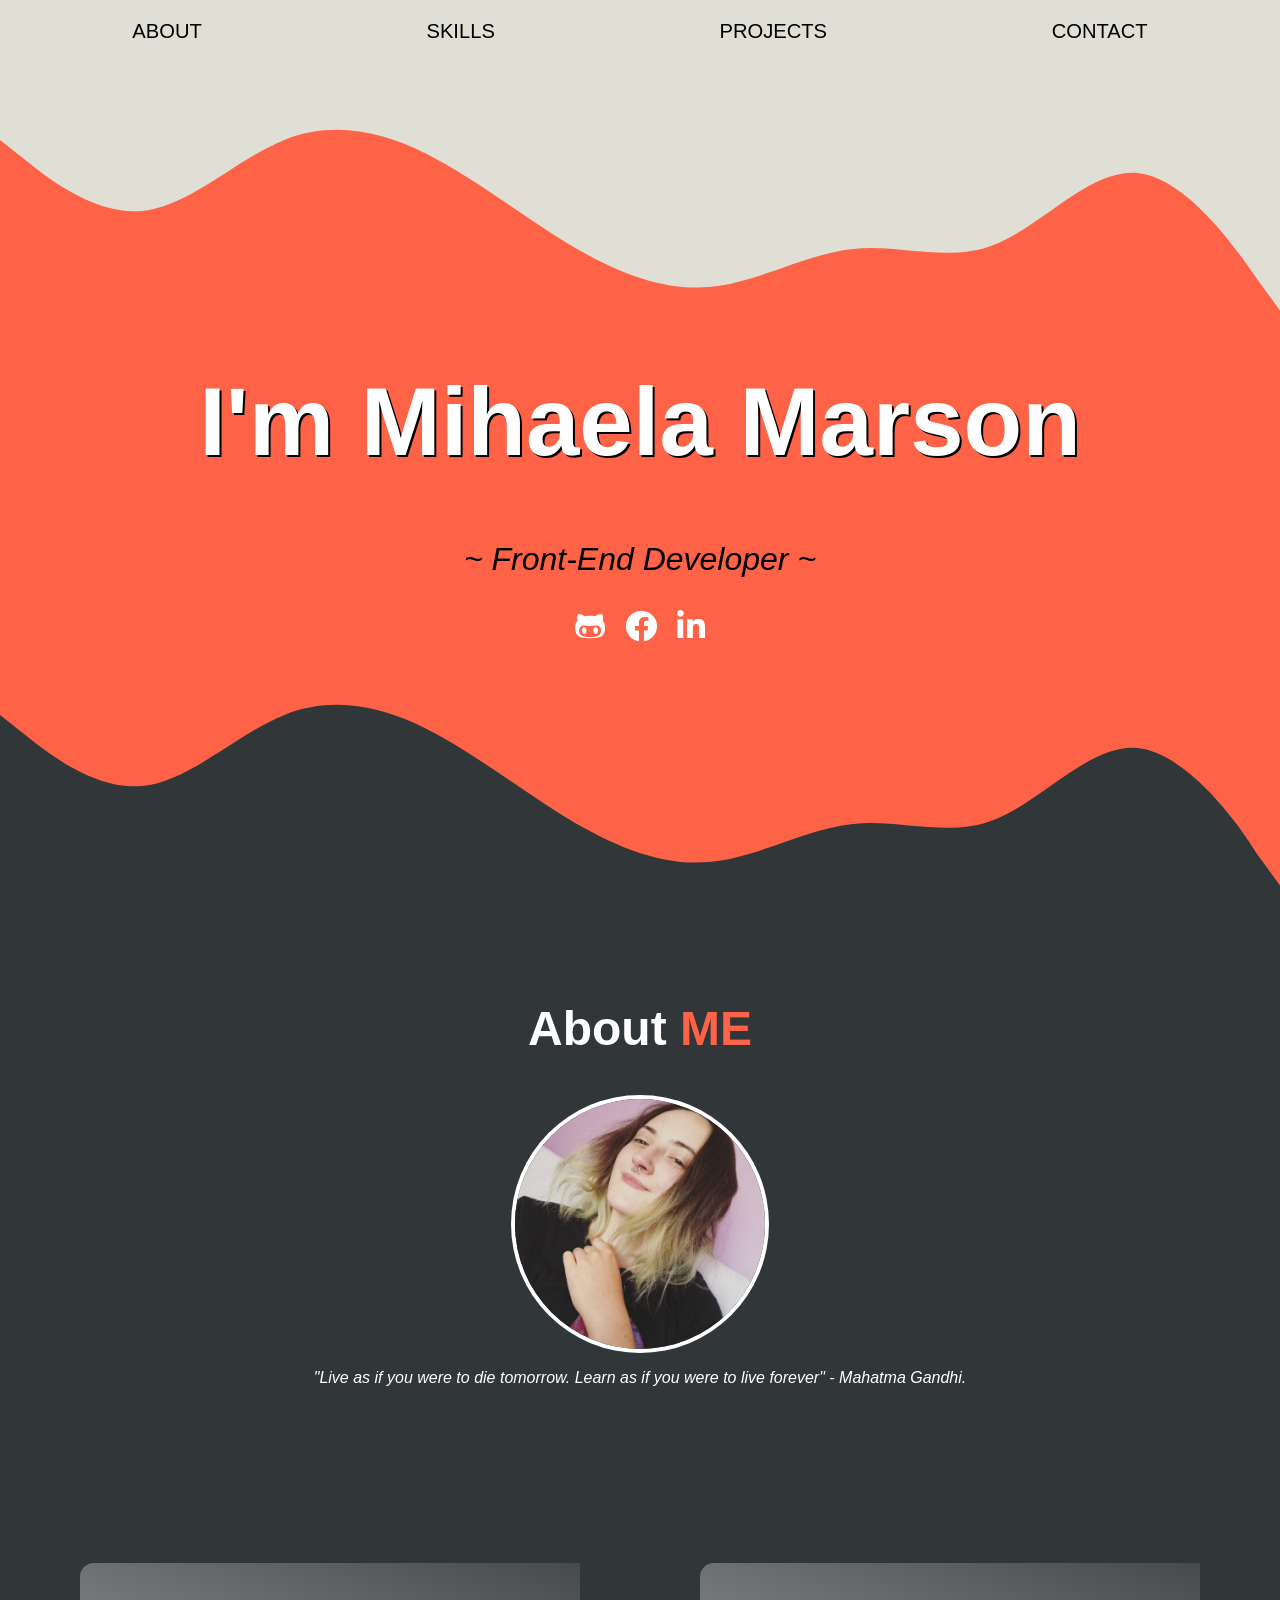
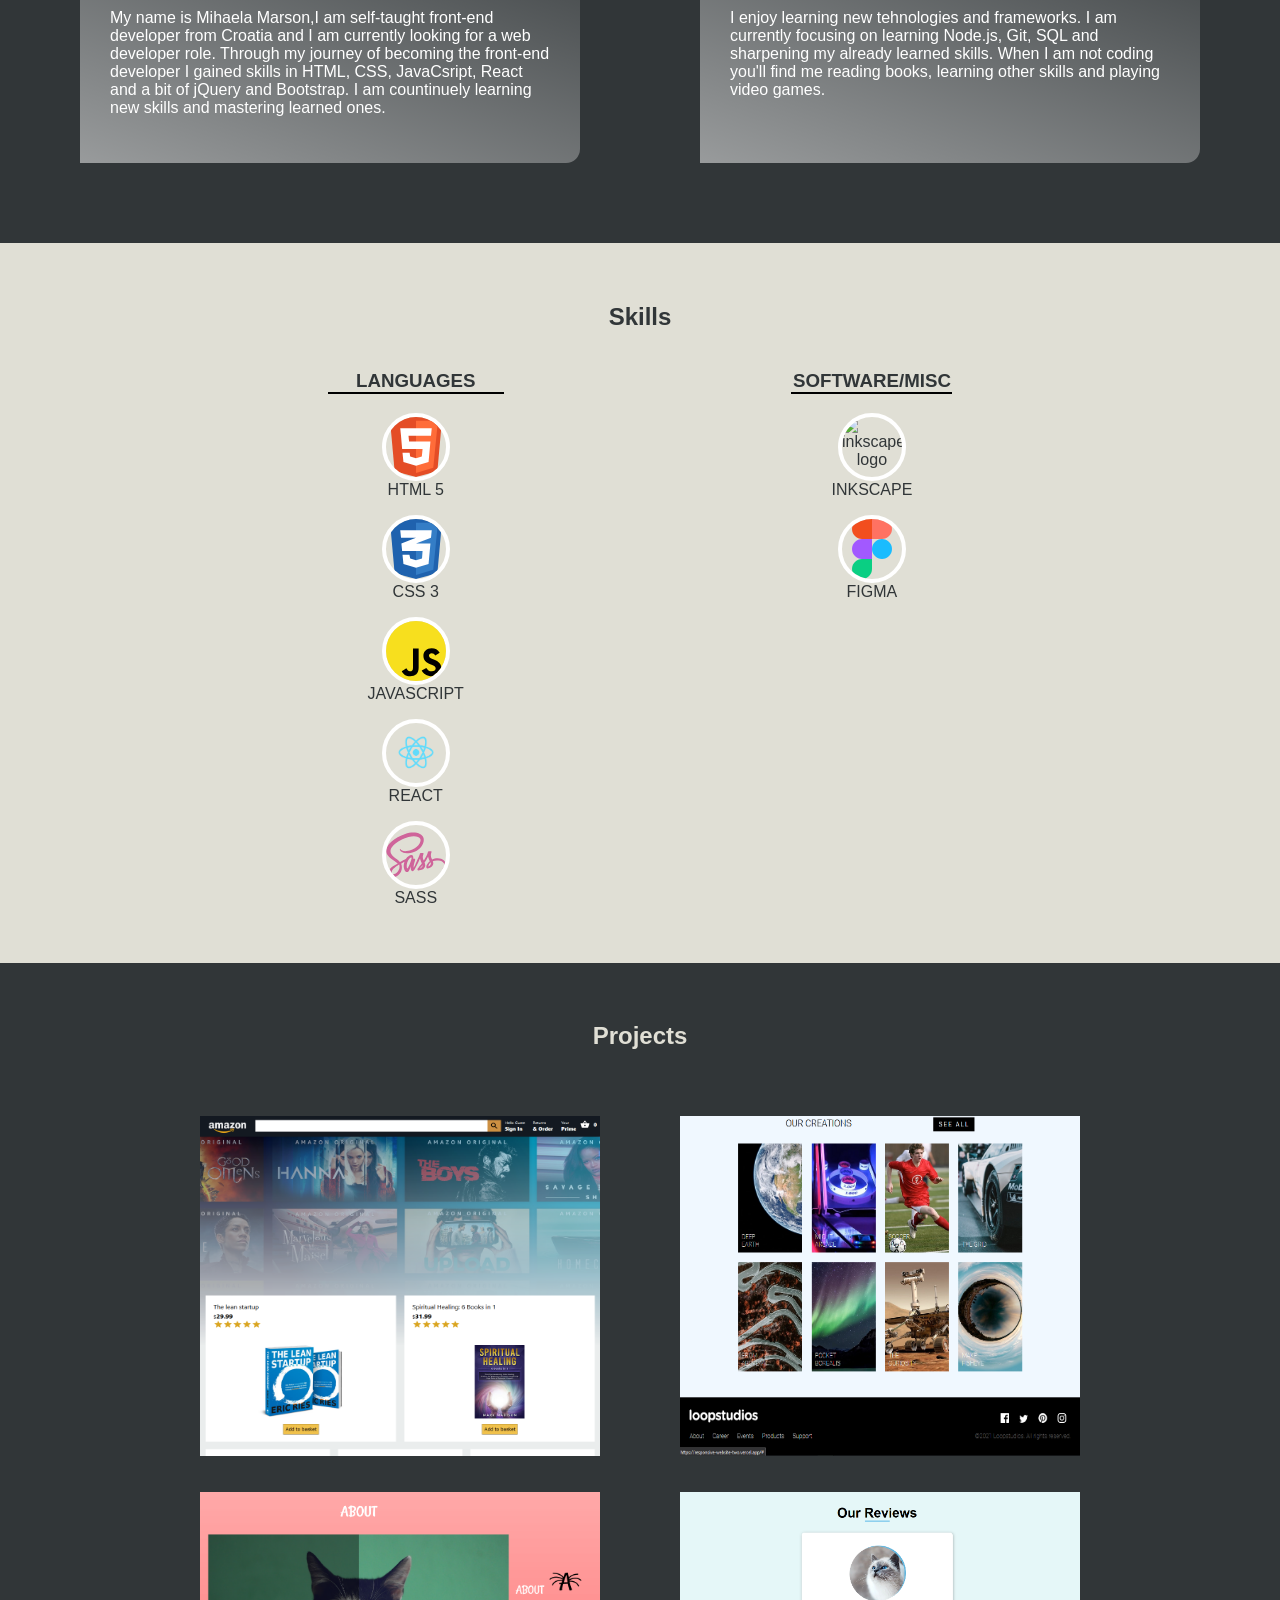
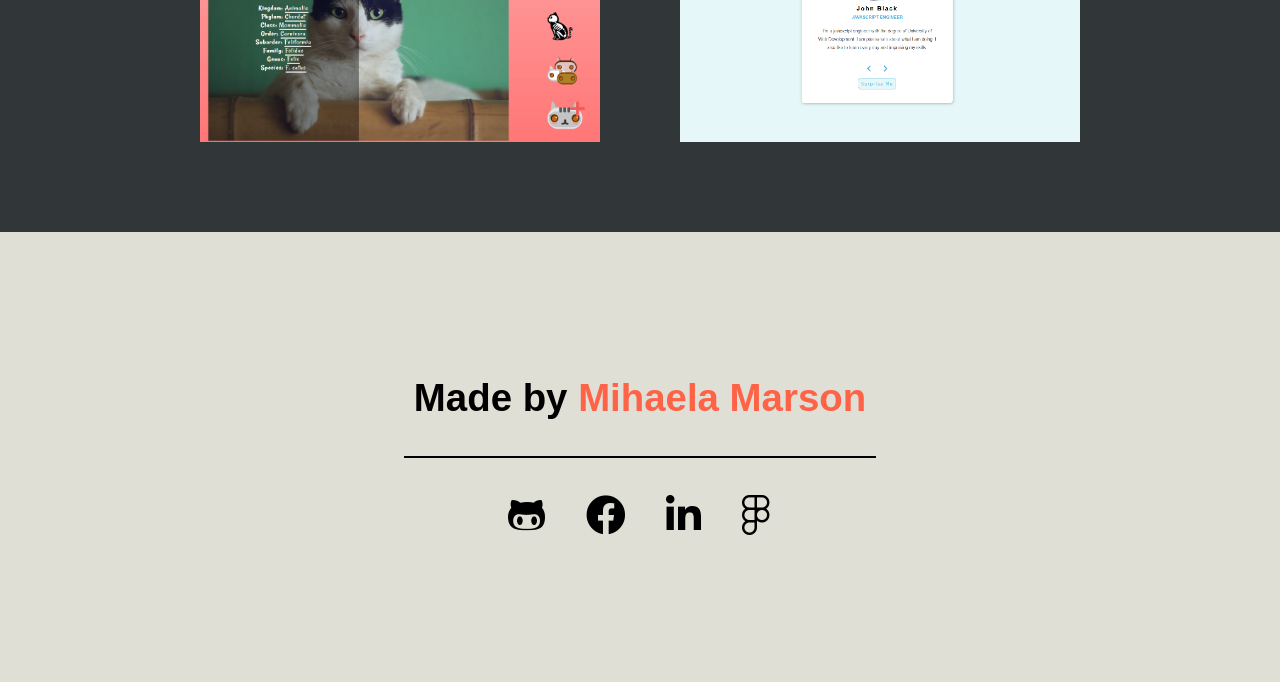
==== portfolio/index.html @ e766c157 "Add files via upload" ====
<!DOCTYPE html>
<html lang="en">
<head>
    <meta charset="UTF-8">
    <meta name="viewport" content="width=device-width, initial-scale=1.0">
    <title>Document</title>
    <link rel="stylesheet" href="https://cdnjs.cloudflare.com/ajax/libs/font-awesome/5.15.3/css/all.min.css" integrity="sha512-iBBXm8fW90+nuLcSKlbmrPcLa0OT92xO1BIsZ+ywDWZCvqsWgccV3gFoRBv0z+8dLJgyAHIhR35VZc2oM/gI1w==" crossorigin="anonymous" />
    <link rel="stylesheet" href="./style.css">
</head>
<body>
    <!-- navigation bar -->
    <nav>
        <ul class="nav-mobile">
            <li class="nav-list">
                <div></div>
                <div></div>
                <div></div>
            </li>
        </ul>
        <ul class="navbar">
            <li><a href="#about">About</a></li>
            <li><a href="#skills">Skills</a></li>
            <li><a href="#work">Projects</a></li>
            <li><a href="#footer">Contact</a></li>
        </ul>
        
    </nav>

    <!-- curved -->
    <div class="curved upper">
        <svg xmlns="http://www.w3.org/2000/svg" viewBox="0 0 1440 319"><path fill="tomato" 
            fill-opacity="1" d="M0,64L26.7,85.3C53.3,107,107,149,160,144C213.3,139,267,85,320,
            64C373.3,43,427,53,480,80C533.3,107,587,149,640,181.3C693.3,213,747,235,800,229.3C853.3,
            224,907,192,960,186.7C1013.3,181,1067,203,1120,181.3C1173.3,160,1227,96,1280,101.3C1333.3,
            107,1387,181,1413,218.7L1440,256L1440,320L1413.3,320C1386.7,320,1333,320,1280,320C1226.7,
            320,1173,320,1120,320C1066.7,320,1013,320,960,320C906.7,320,853,320,800,320C746.7,320,693,
            320,640,320C586.7,320,533,320,480,320C426.7,320,373,320,320,320C266.7,320,213,320,160,320C106.7,
            320,53,320,27,320L0,320Z"></path></svg>
    </div>
    <div class="curved">
        <h1>I'm Mihaela Marson</h1>
        <p>~ Front-end developer ~</p>
        <ul class="link-contact">
            <li><a href="https://github.com/MicheleMarson"><i class="fab fa-github-alt"></i></a></li>
            <li><a href="https://www.facebook.com/profile.php?id=100013776813240"><i class="fab fa-facebook"></i></a></li>
            <li><a href="https://www.linkedin.com/in/mihaela-marson-3856721a4/"><i class="fab fa-linkedin-in"></i></a></li>
        </ul>
        <svg xmlns="http://www.w3.org/2000/svg" viewBox="0 0 1440 318"><path fill="#313638" 
            fill-opacity="1" d="M0,64L26.7,85.3C53.3,107,107,149,160,144C213.3,139,267,85,320,
            64C373.3,43,427,53,480,80C533.3,107,587,149,640,181.3C693.3,213,747,235,800,229.3C853.3,
            224,907,192,960,186.7C1013.3,181,1067,203,1120,181.3C1173.3,160,1227,96,1280,101.3C1333.3,
            107,1390,181,1413,218.7L1440,256L1440,320L1413.3,320C1386.7,320,1333,320,1280,320C1226.7,
            320,1173,320,1120,320C1066.7,320,1013,320,960,320C906.7,320,853,320,800,320C746.7,320,693,
            320,640,320C586.7,320,533,320,480,320C426.7,320,373,320,320,320C266.7,320,213,320,160,320C106.7,
            320,53,320,27,320L0,320Z"></path></svg>
    </div>

    <!-- about me section -->
    <section class="about" id="about">
        <div class="all-about">
        <h1>About <strong style="color: tomato;"> ME</strong></h1>
        <img height="250" src="img/me.jpg" alt="image-portfolio">
        <p>"Live as if you were to die tomorrow. Learn as if you were to live forever" - Mahatma Gandhi.</p>
        </div>
        <div class="about-float">
        <div class="about-cont">
            <p>My name is Mihaela Marson,I am self-taught front-end developer from 
            Croatia and I am currently looking for a web developer role.
            Through my journey of becoming the front-end developer 
            I gained skills in HTML, CSS, JavaCsript, React and a bit of jQuery and Bootstrap.
            I am countinuely learning new skills and mastering learned ones.
            </p>
        </div>
        <div class="about-cont">
            <p>I enjoy learning new tehnologies and frameworks. 
            I am currently focusing on learning Node.js, Git, SQL and 
            sharpening my already learned skills. When I am 
            not coding you'll find me reading books, learning other skills and 
            playing video games.</p>
        </div>
        </div>
    </section>

    <!-- skills section -->
    <section class="skills" id="skills">
        <h1>Skills</h1>
        <div class="container-skills">
        <div class="all-skills">
            <h3 class="skill-line">LANGUAGES</h3>
            <figure>
            <img src="img/html-5.svg" alt="HTML5 logo">
            <figcaption>HTML 5</figcaption>
            </figure>
            <figure>
            <img src="img/css3.svg" alt="CSS3 logo">
            <figcaption>CSS 3</figcaption>
            </figure>
            <figure>
            <img src="img/js.svg" alt="JS logo">
            <figcaption>JAVASCRIPT</figcaption>
            </figure>
            <figure>
            <img src="img/react.png" alt="react logo">
            <figcaption>REACT</figcaption>
            </figure>
            <figure>
            <img src="img/sass.svg" alt="sass logo">
            <figcaption>SASS</figcaption>
            </figure>
        </div>
        <div class="all-skills">
            <h3 class="skill-line">SOFTWARE/MISC</h3>
            <figure>
                <img src="img/inkscape.logo.svg" alt="inkscape logo">
                <figcaption>INKSCAPE</figcaption>
            </figure>
            <figure>
                <img width="60"  src="./img/figma-1.svg" alt="figmalogo">
                <figcaption>FIGMA</figcaption>
            </figure>
        </div>
        </div>
    </section>

    <!-- my websites -->
    <section class="projects">
        <h1>Projects</h1>
        <div class="work" id="work">
            <div class="work-container">
                <div class="work-img">
                    <figure>
                        <img id="work-img-1" src="./img/amazon.png" alt="amazon-clone">
                        <div class="work-link">
                            <a href="#"><i class="fab fa-github-alt"></i></a>
                            <a href="https://clone-21945.firebaseapp.com/#/"><p>REVIEW</p></a>
                        </div>
                    </figure>
                </div>
                <div class="work-img">
                    <figure>
                        <img id="work-img-1" src="./img/site.png" alt="">
                        <div class="work-link">
                            <a href="https://github.com/MicheleMarson/responsive-website"><i class="fab fa-github-alt"></i></a>
                            <a href="https://responsive-website-two.vercel.app/"><p>REVIEW</p></a>
                        </div>
                    </figure>
                </div>
                <div class="work-img">
                    <figure>
                        <img id="work-img-2" src="./img/cat.png" alt="">
                        <div class="work-link">
                            <a href="https://github.com/MicheleMarson/cat-website/tree/main/cat%20website"><i class="fab fa-github-alt"></i></a>
                            <a href="https://cat-website.vercel.app/"><p>REVIEW</p></a>
                        </div>
                    </figure>
                </div>
                <div class="work-img">
                    <figure>
                        <img id="work-img-2" src="./img/rewiev.png" alt="review">
                        <div class="work-link">
                            <a href="https://github.com/MicheleMarson/Review-excercise"><i class="fab fa-github-alt"></i></a>
                            <a href="https://review-excercise.vercel.app/"><p>REVIEW</p></a>
                        </div>
                    </figure>
                </div>
            </div>
        </div>
    </section>

    <footer id="footer">
        <div class="box">
            <div class="name">
                <h1>Made by <span>Mihaela Marson</span></h1>
            </div>
            <ul>
                <li><a href="https://github.com/MicheleMarson"><i class="fab fa-github-alt"></i></a></li>
                <li><a href="https://www.facebook.com/profile.php?id=100013776813240"><i class="fab fa-facebook"></i></a></li>
                <li><a href="https://www.linkedin.com/in/mihaela-marson-3856721a4/"><i class="fab fa-linkedin-in"></i></a></li>
                <li><a href="https://www.figma.com/@mihaelamarson"><i class="fab fa-figma"></i></a></li>
            </ul>
        </div>
    </footer>

<script src="./j.js"></script>
</body>
</html>
---- portfolio/style.css ----
html {
  scroll-behavior: smooth;
}

body {
  font-family: "Segoe UI", Tahoma, Geneva, Verdana, sans-serif;
  margin: 0;
  background-color: #e0dfd5;
}

.curved {
  background-color: tomato;
  color: white;
  text-align: center;
}

.curved h1 {
  text-shadow: 2px 2px #000;
  font-size: 6rem;
  margin-top: 0;
}

.curved p {
  font-weight: lighter;
  color: black;
  text-transform: capitalize;
  font-style: italic;
  font-size: 2rem;
  margin-top: 0 5rem 0 5rem;
}

.curved svg {
  display: block;
}

.curved.upper {
  background: #e0dfd5;
}

.navbar {
  font-size: 1.26rem;
  display: flex;
  justify-content: space-around;
  list-style: none;
  background-color: #e0dfd5;
  margin-top: 0;
  padding: 20px;
}

.navbar a {
  text-decoration: none;
  color: black;
  text-transform: uppercase;
  font-family: "Segoe UI", Tahoma, Geneva, Verdana, sans-serif;
}

.navbar a:hover {
  border-bottom: 2px solid #f09d51;
}

.all-about {
  text-align: center;
  padding-bottom: 100px;
}
.all-about p {
  font-style: italic;
  font-size: 1rem;
}

.about {
  background-color: #313638;
  color: white;
  padding: 20px;
  font-size: 2rem;
}

.about-float {
  transition: 0.6s ease-in-out;
  opacity: 0;
  display: flex;
  justify-content: space-evenly;
}

.about-cont {
  width: 40%;
  font-size: 1rem;
  border-radius: 14px 0 14px 0;
  padding: 30px;
  margin: 60px;
  color: white;
  background: linear-gradient(
    20deg,
    rgba(255, 255, 255, 0.5),
    rgba(255, 255, 255, 0.1)
  );
}

.about-cont-appear {
  opacity: 1;
}

.skills img,
.about img {
  margin: auto;
  border-radius: 50%;
  display: block;
  border: 4px solid white;
}

.skills img {
  height: 60px;
  width: 60px;
  object-fit: contain;
}

.skill-line {
  border-bottom: 2px solid black;
}

.skills {
  color: #313638;
  text-align: center;
  padding: 40px;
}

.container-skills {
  font-size: 1rem;
  display: flex;
  justify-content: space-evenly;
  text-align: center;
}

/* -------------work ------------------ */

.projects {
  background: #313638;
  text-align: center;
  padding: 40px;
}

.projects > h1 {
  color: #e0dfd5;
}

.work figure {
  position: relative;
}

#work-img-1,
#work-img-2 {
  width: 400px;
  /* margin: 20px 40px; */
}

.work-link {
  transition: 0.1s ease-in-out;
  justify-content: center;
  align-items: center;
  display: flex;
  opacity: 0;
  position: absolute;
  top: 0;
  bottom: 4px;
  right: 0;
  left: 0;
  background: rgba(0, 0, 0, 0.6);
  /* transform: translate(-50%, -50%); */
}

.work-link a {
  padding: 15px;
  text-decoration: none;
}

.work-link p {
  color: white;
  font-size: 1.4rem;
}

.work-link p:hover {
  color: black;
}

.work-img:hover .work-link {
  opacity: 1;
}

.work-link a i {
  font-size: 3rem;
  color: white;
}

.work-link a i:hover {
  color: black;
}

.work-container {
  display: grid;
  grid-template-columns: 50% 50%;
}

#work-img-1 {
  height: 340px;
}

#work-img-2 {
  height: 250px;
  object-fit: cover;
}

.work {
  padding: 30px 40px;
  display: flex;
  justify-content: center;
  align-items: center;
}

/* -------------work ------------------ */

.link-contact i {
  font-size: 2rem;
  transition: 0.2s ease-in-out;
  color: white;
  border: none;
  border-radius: 0;
  padding: 0 10px;
}

.link-contact,
footer ul {
  padding: 0;
  display: flex;
  justify-content: center;
}

.link-contact li {
  list-style: none;
}

.link-contact i:hover {
  color: black;
}

.navigation button {
  position: absolute;
  cursor: pointer;
  font-size: 3rem;
  transform: translate(0, -50%);
  margin: 0 30px;
  color: white;
  background: none;
  border: none;
}

.navigation button:hover {
  color: black;
}

footer {
  height: 50vh;
  display: flex;
  justify-content: center;
  align-items: center;
}

footer ul li {
  padding: 20px;
  list-style: none;
  font-size: 2.5rem;
}

footer ul li a {
  color: black;
  transition: 0.2s ease-in-out;
}

footer ul li a:hover {
  color: tomato;
}

footer .name {
  margin: auto;
  text-align: center;
  padding: 10px;
  font-size: 1.2rem;
  border-bottom: 2px solid black;
}

.name span {
  color: tomato;
}

.nav-mobile {
  display: none;
}

/* -------------------- responsive --------------------- */

@media (max-width: 920px) {
  .work-container {
    display: flex;
    flex-direction: column;
  }
}

@media (max-width: 850px) {
  .about-float {
    flex-direction: column;
    margin: 1.2rem;
    align-items: center;
  }

  .navbar {
    display: none;
  }

  .about-cont {
    margin: 10px;
    width: 100%;
  }

  .work .link {
    width: 100%;
  }

  .navigation button {
    color: #1d1e1f;
  }

  .nav-mobile {
    display: flex;
  }

  .nav-mobile li {
    list-style: none;
  }

  .nav-mobile div {
    height: 6px;
    width: 30px;
    background: #313638;
    margin: 4px;
  }
  /* toggle */
  .navbar.toggle {
    display: flex;
    position: fixed;
    width: 100%;
    height: 50vh;
    flex-direction: column;
  }

  nav {
    position: fixed;
    background: #e0dfd5;
    width: 100%;
    z-index: 10;
  }

  .curved.upper svg {
    display: none;
  }

  .curved {
    padding-top: 3rem;
  }
}
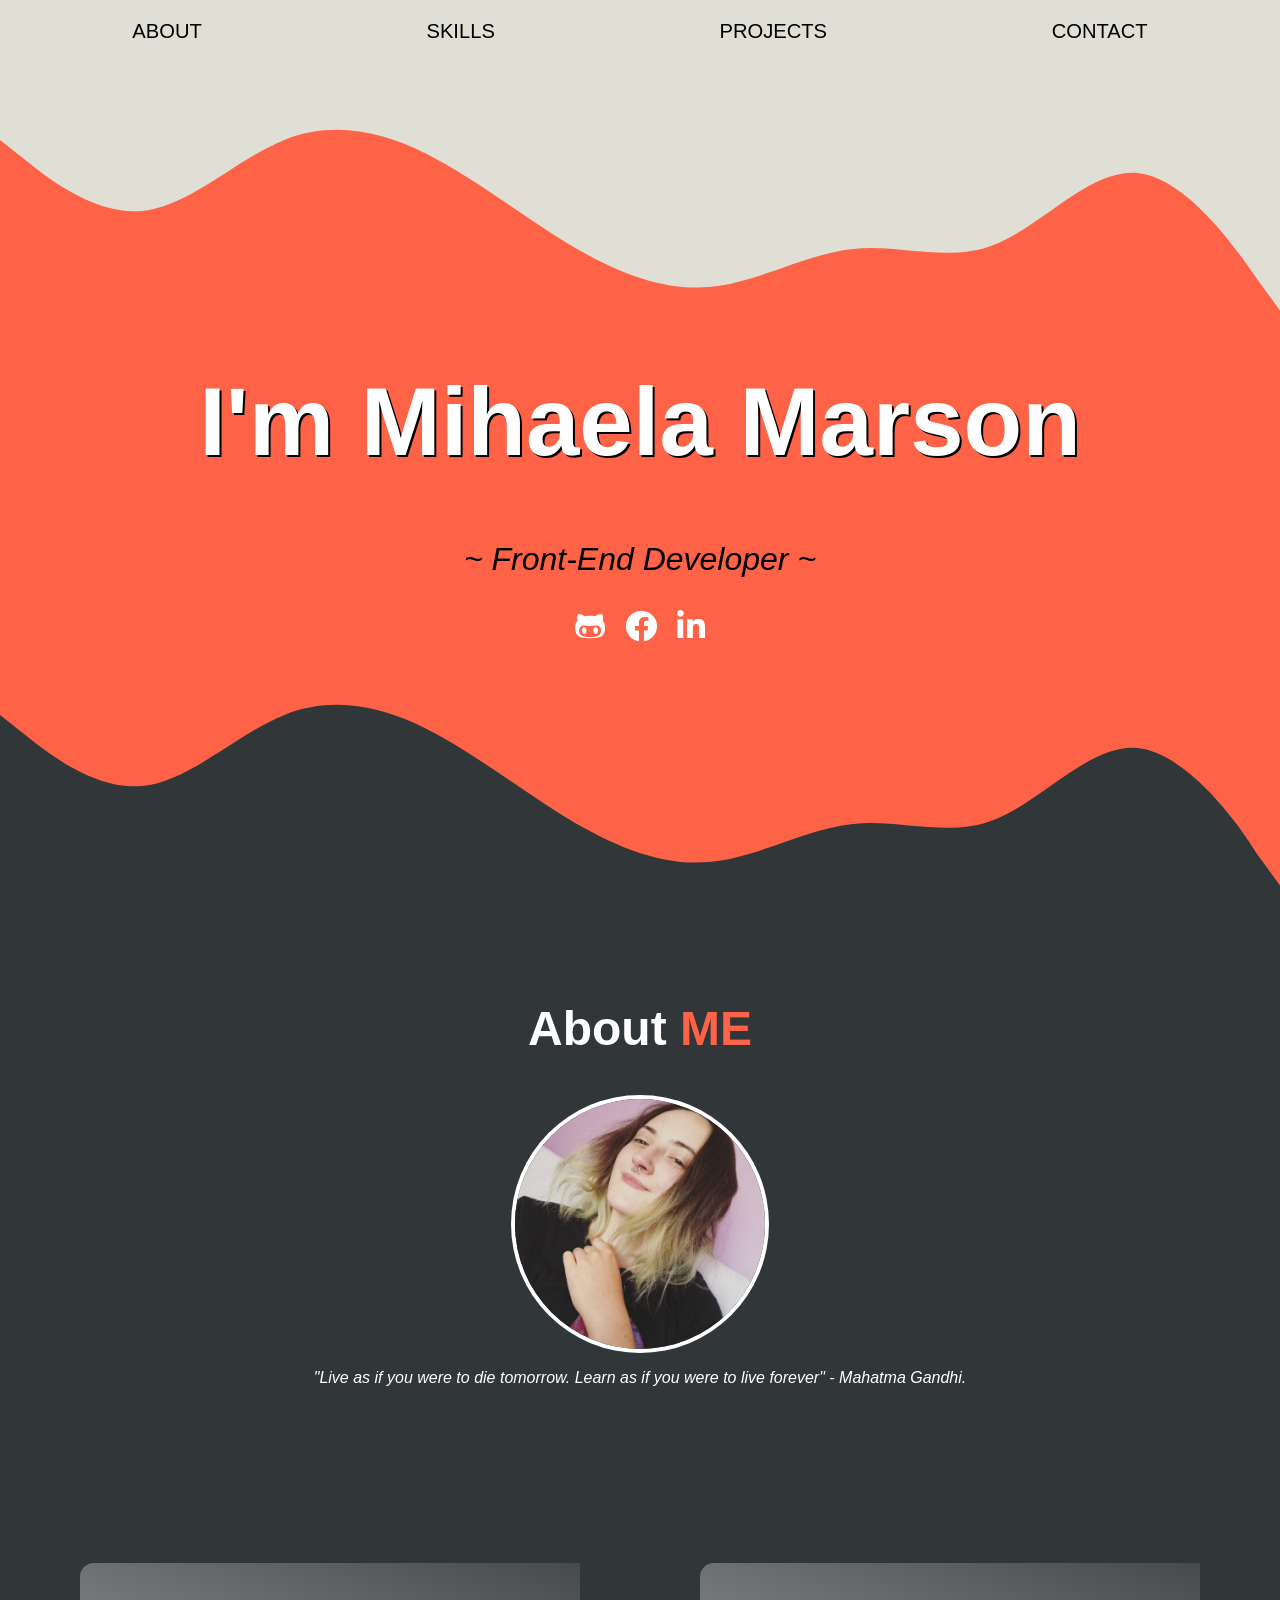
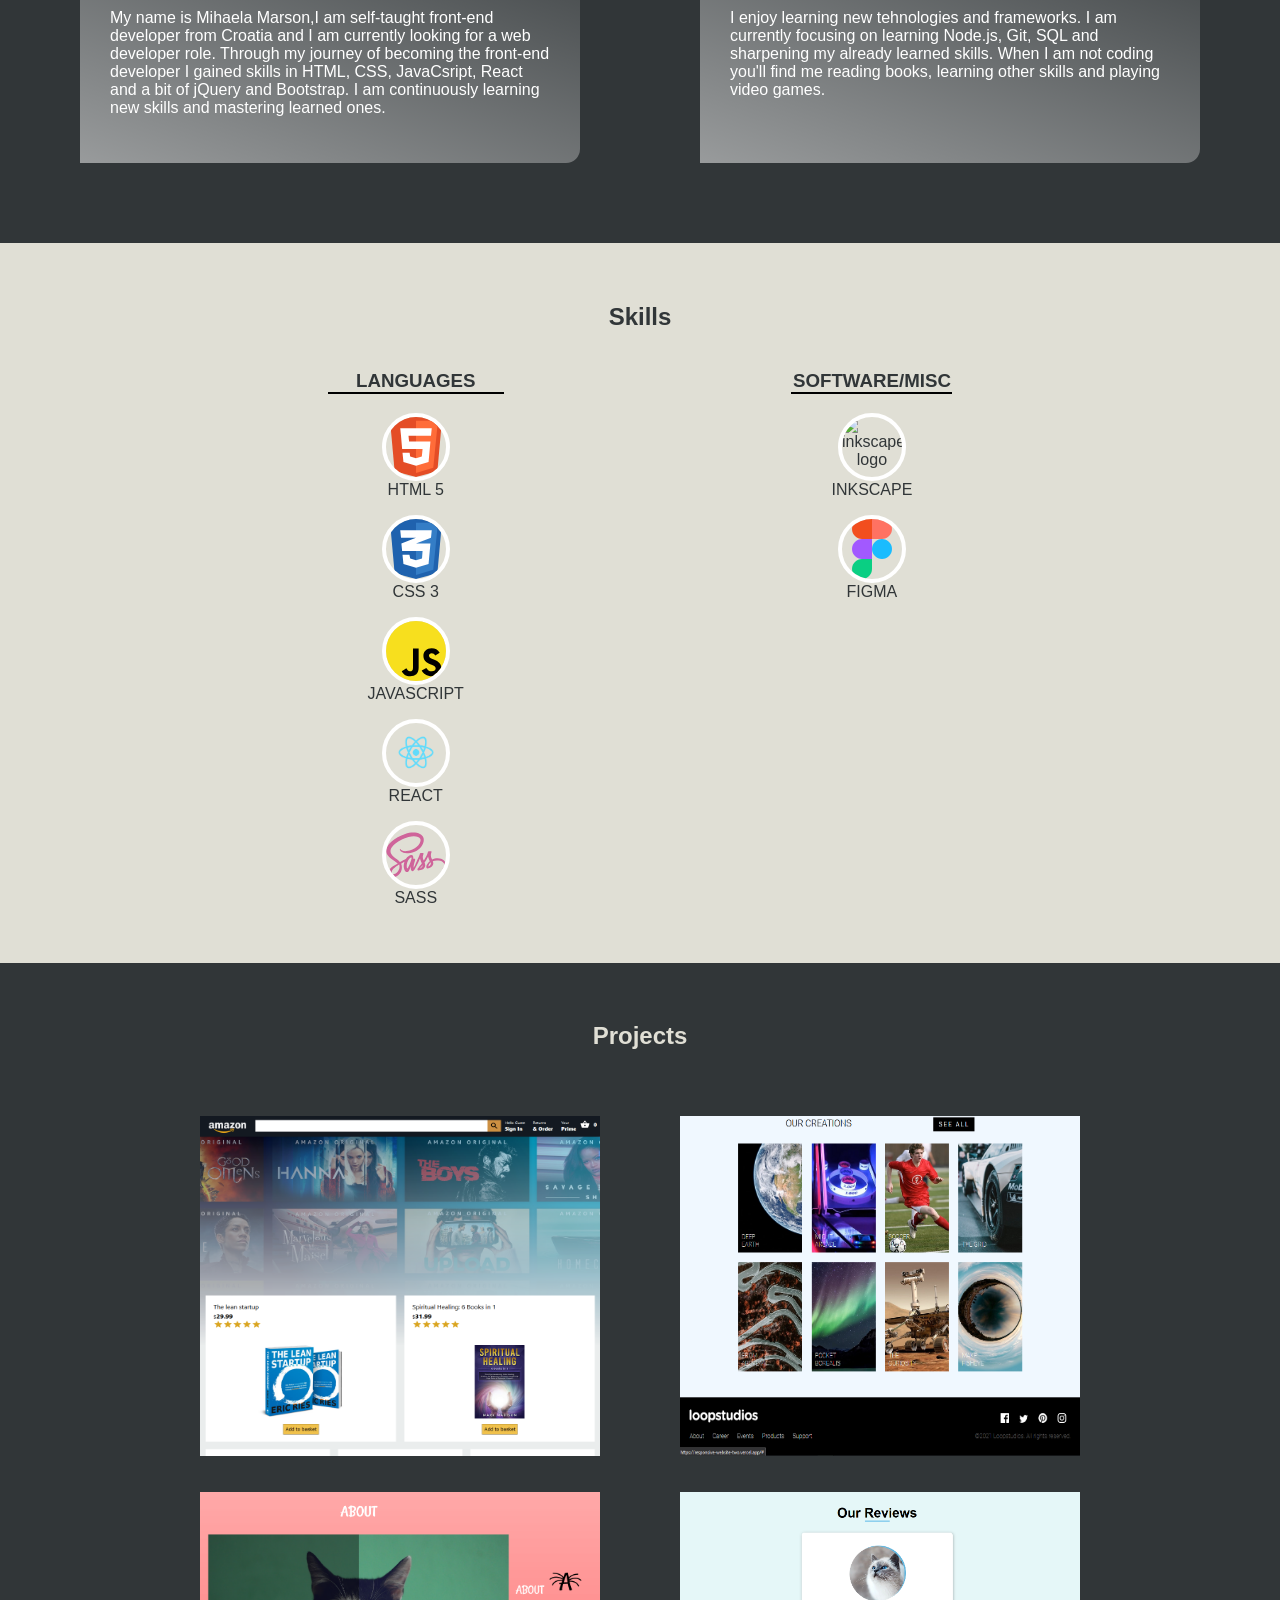
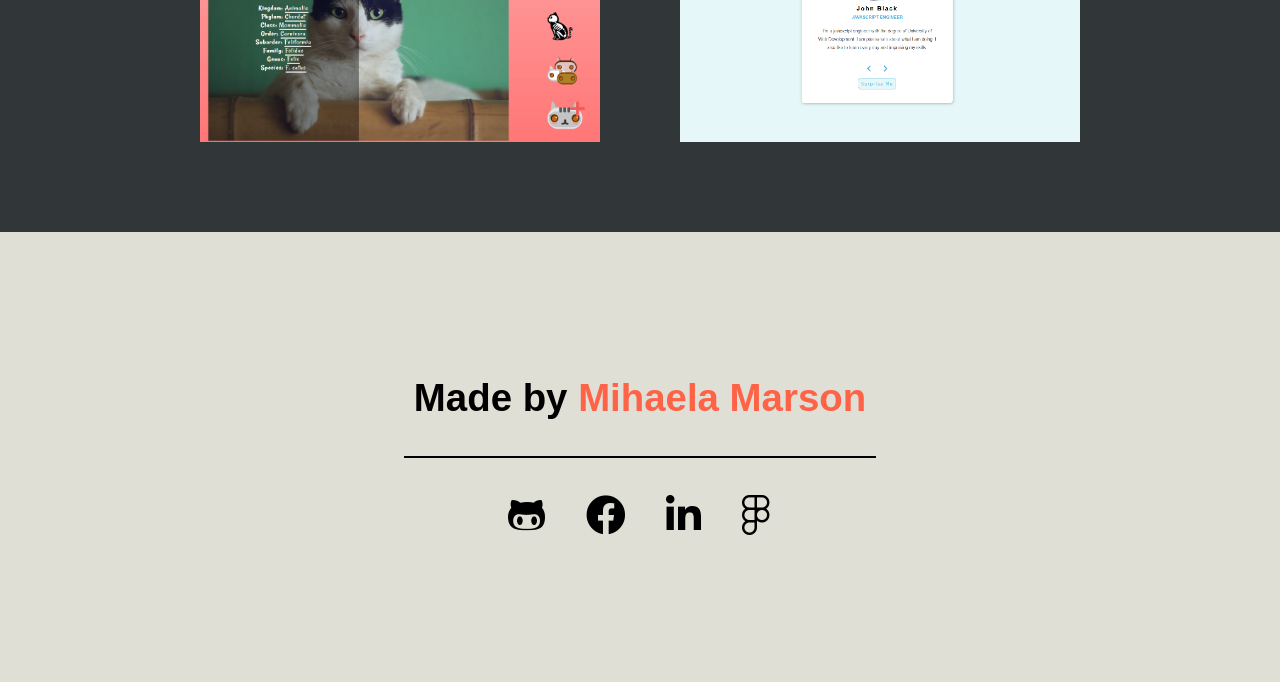
==== commit 9d4efc1b: "Update index.html" ====
--- a/portfolio/index.html
+++ b/portfolio/index.html
@@ -68,7 +68,7 @@
             Croatia and I am currently looking for a web developer role.
             Through my journey of becoming the front-end developer 
             I gained skills in HTML, CSS, JavaCsript, React and a bit of jQuery and Bootstrap.
-            I am countinuely learning new skills and mastering learned ones.
+            I am continuously learning new skills and mastering learned ones.
             </p>
         </div>
         <div class="about-cont">
@@ -131,7 +131,7 @@
                     <figure>
                         <img id="work-img-1" src="./img/amazon.png" alt="amazon-clone">
                         <div class="work-link">
-                            <a href="#"><i class="fab fa-github-alt"></i></a>
+                            <a href="https://github.com/MicheleMarson/amazon-clone"><i class="fab fa-github-alt"></i></a>
                             <a href="https://clone-21945.firebaseapp.com/#/"><p>REVIEW</p></a>
                         </div>
                     </figure>
@@ -183,4 +183,4 @@
 
 <script src="./j.js"></script>
 </body>
-</html>+</html>
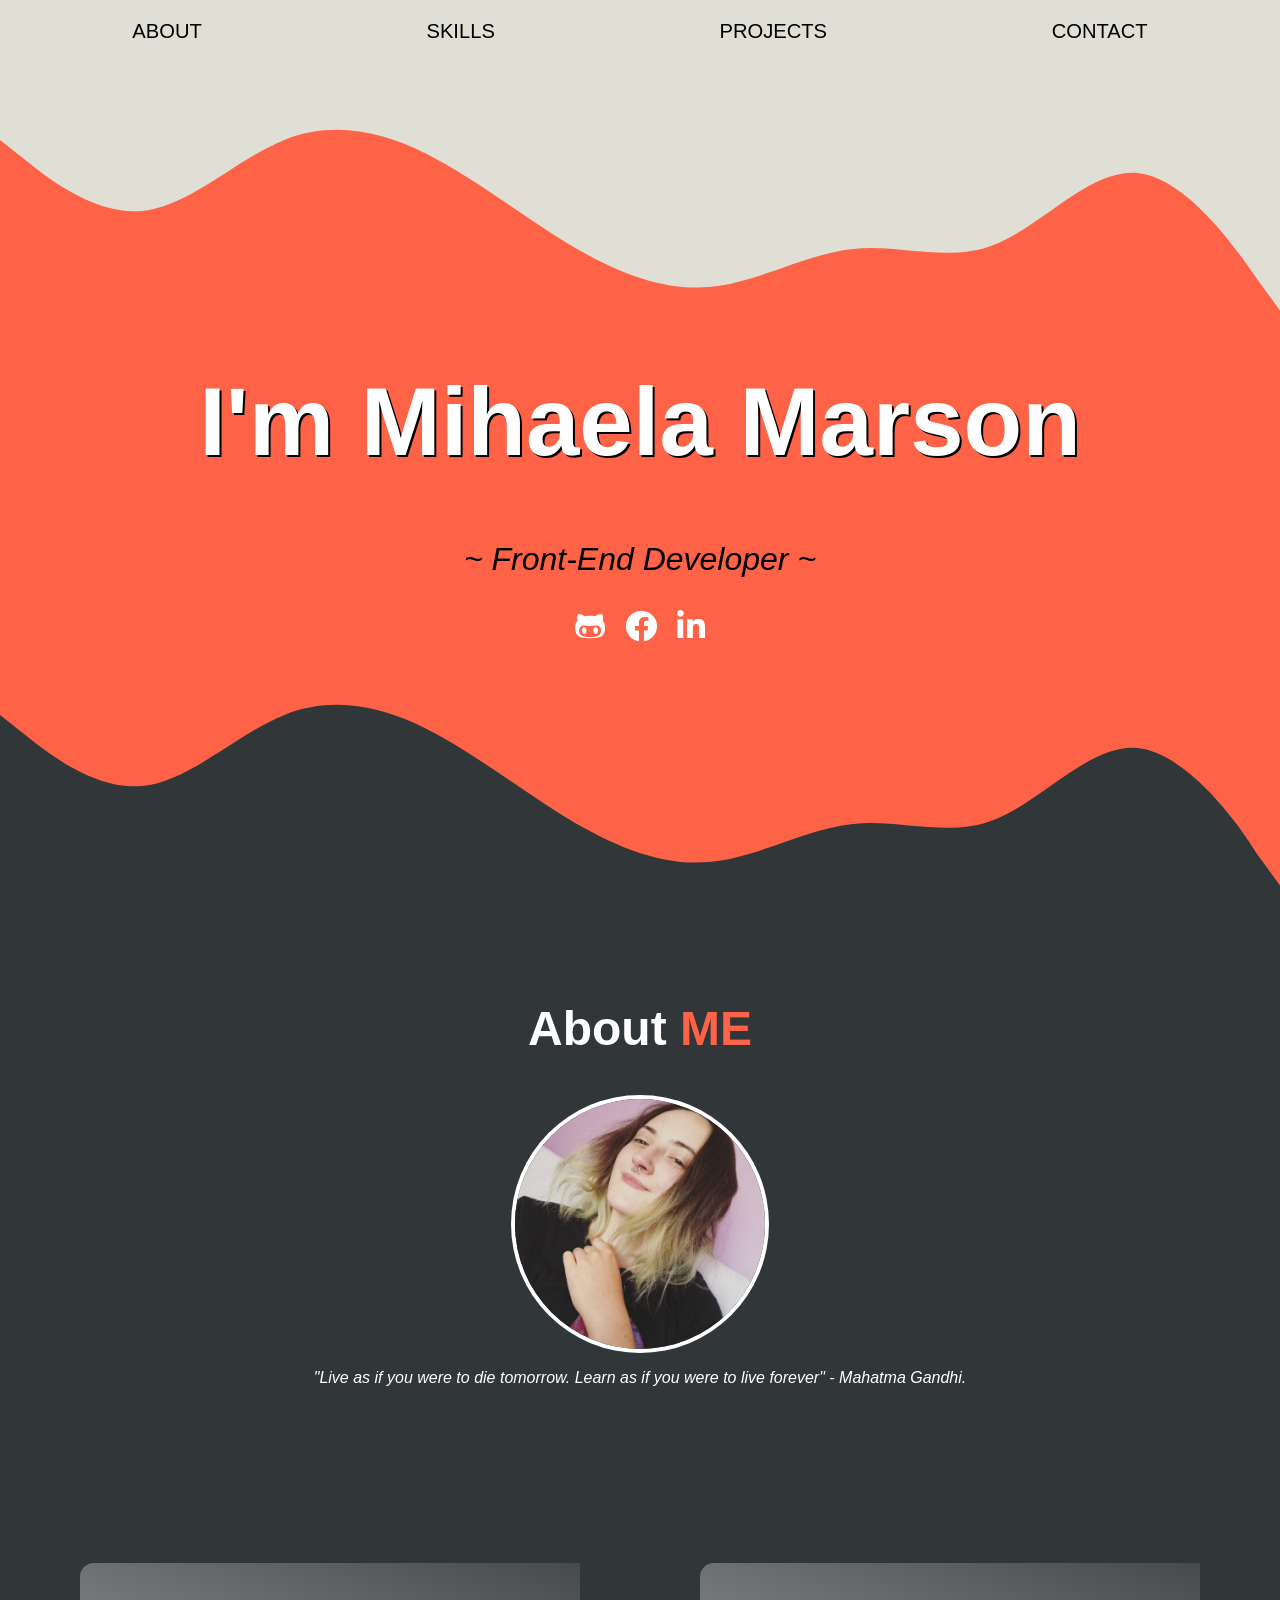
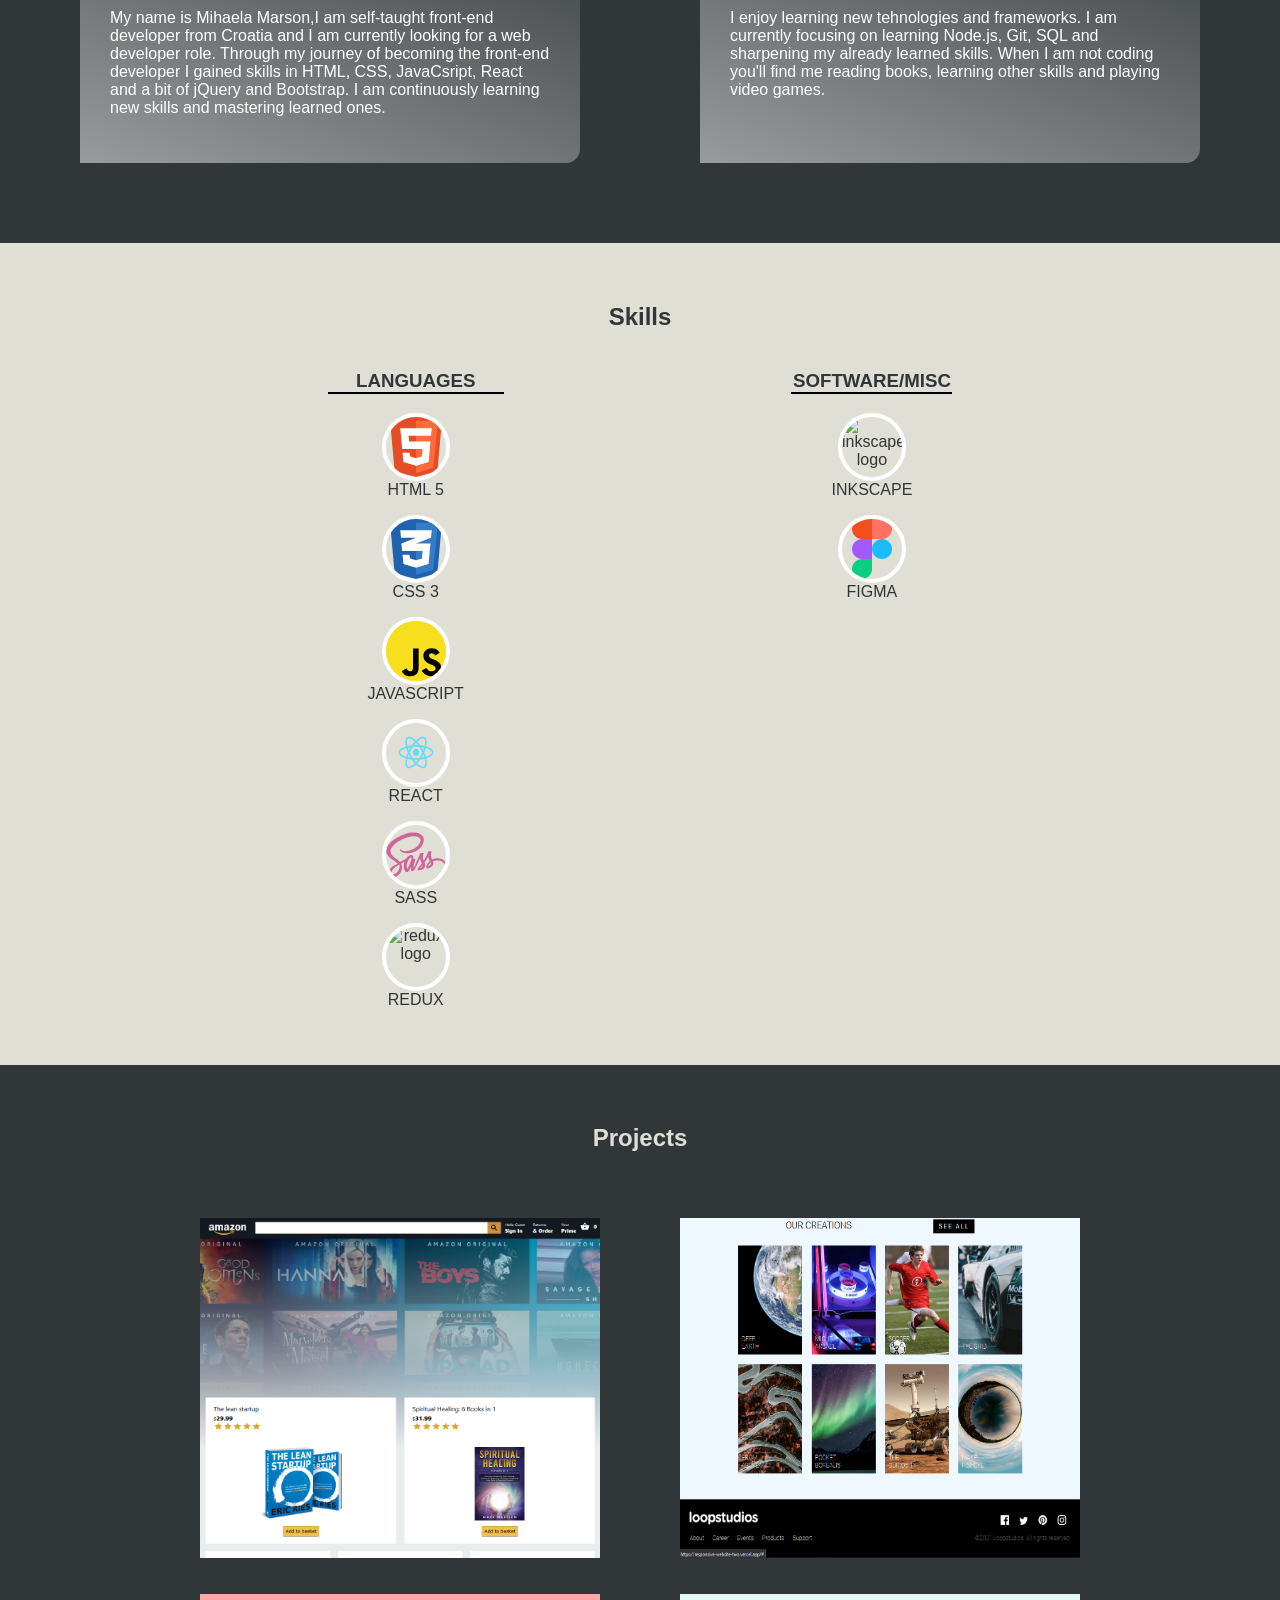
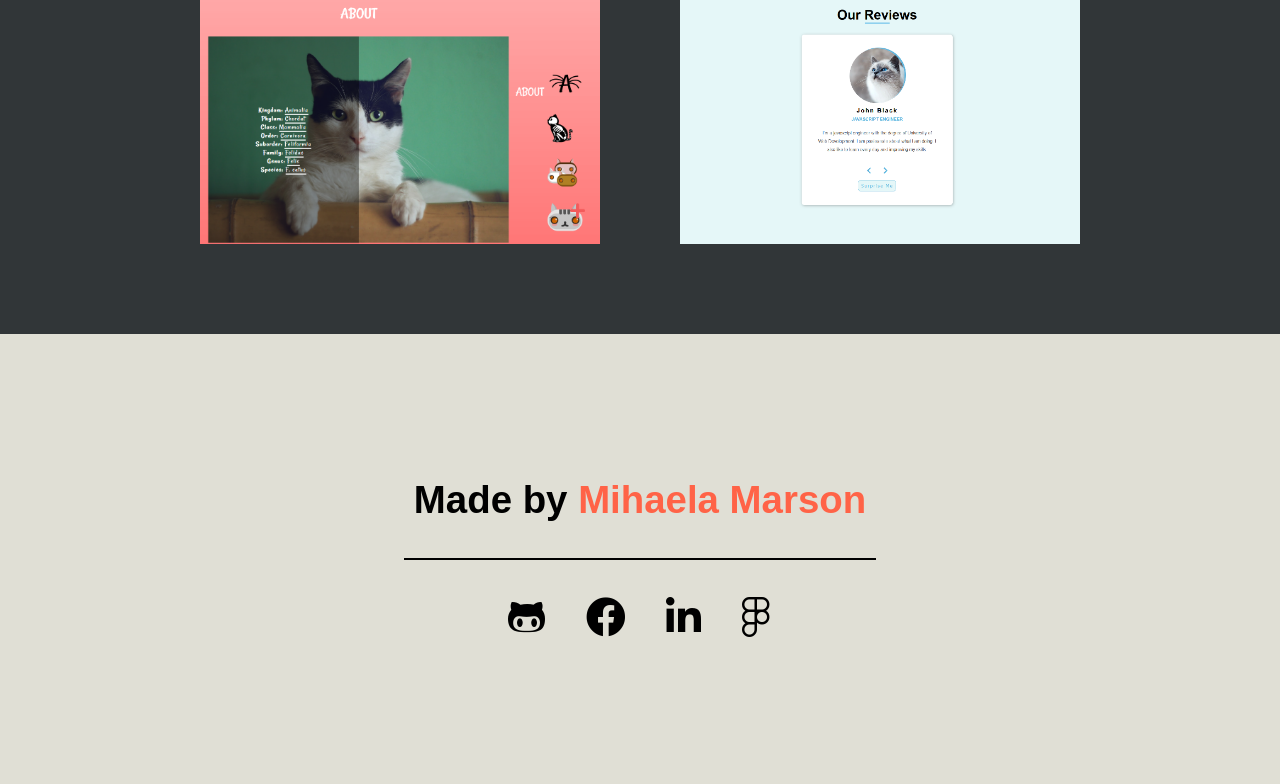
==== commit 6038a1b2: "new skill added" ====
--- a/portfolio/index.html
+++ b/portfolio/index.html
@@ -88,24 +88,28 @@
         <div class="all-skills">
             <h3 class="skill-line">LANGUAGES</h3>
             <figure>
-            <img src="img/html-5.svg" alt="HTML5 logo">
-            <figcaption>HTML 5</figcaption>
+                <img src="img/html-5.svg" alt="HTML5 logo">
+                <figcaption>HTML 5</figcaption>
             </figure>
             <figure>
-            <img src="img/css3.svg" alt="CSS3 logo">
-            <figcaption>CSS 3</figcaption>
+                <img src="img/css3.svg" alt="CSS3 logo">
+                <figcaption>CSS 3</figcaption>
             </figure>
             <figure>
-            <img src="img/js.svg" alt="JS logo">
-            <figcaption>JAVASCRIPT</figcaption>
+                <img src="img/js.svg" alt="JS logo">
+                <figcaption>JAVASCRIPT</figcaption>
             </figure>
             <figure>
-            <img src="img/react.png" alt="react logo">
-            <figcaption>REACT</figcaption>
+                <img src="img/react.png" alt="react logo">
+                <figcaption>REACT</figcaption>
             </figure>
             <figure>
-            <img src="img/sass.svg" alt="sass logo">
-            <figcaption>SASS</figcaption>
+                <img src="img/sass.svg" alt="sass logo">
+                <figcaption>SASS</figcaption>
+            </figure>
+            <figure>
+                <img src="https://seeklogo.com/images/R/redux-logo-9CA6836C12-seeklogo.com.png" alt="redux logo">
+                <figcaption>REDUX</figcaption>
             </figure>
         </div>
         <div class="all-skills">
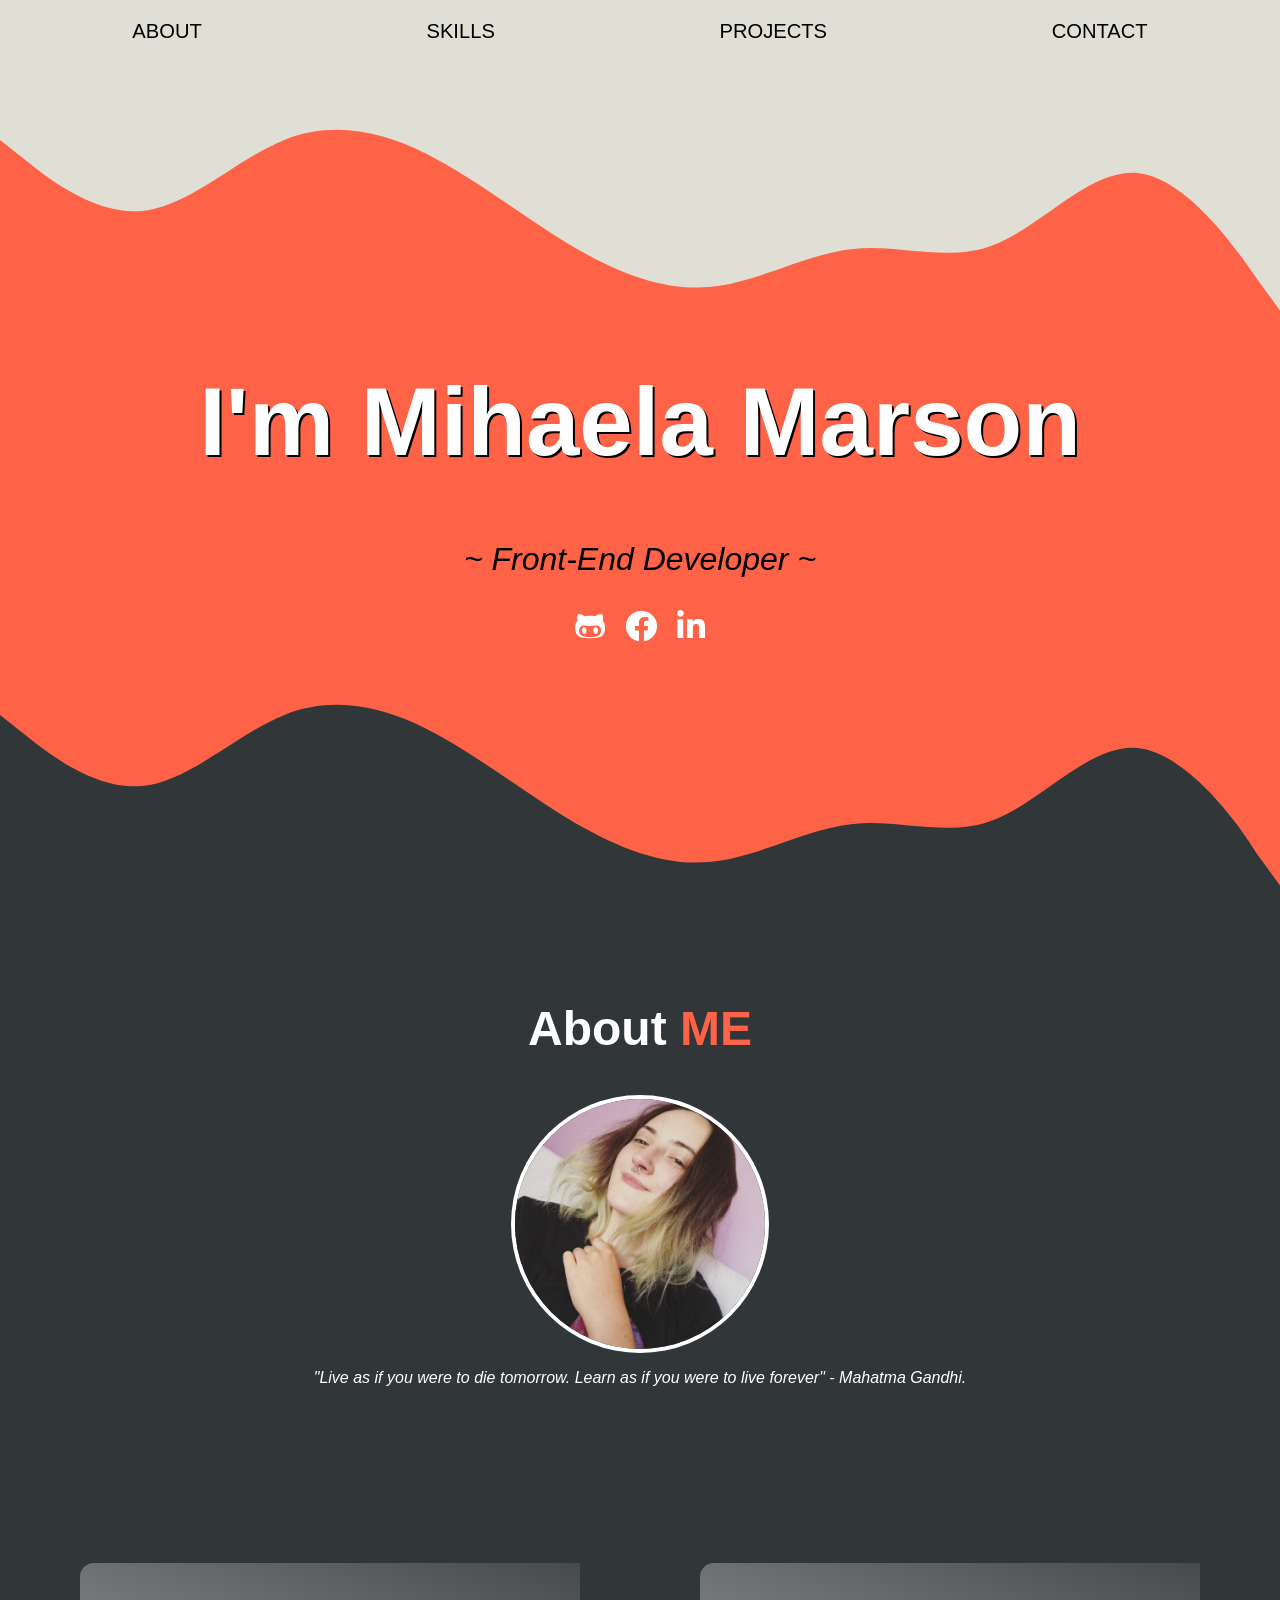
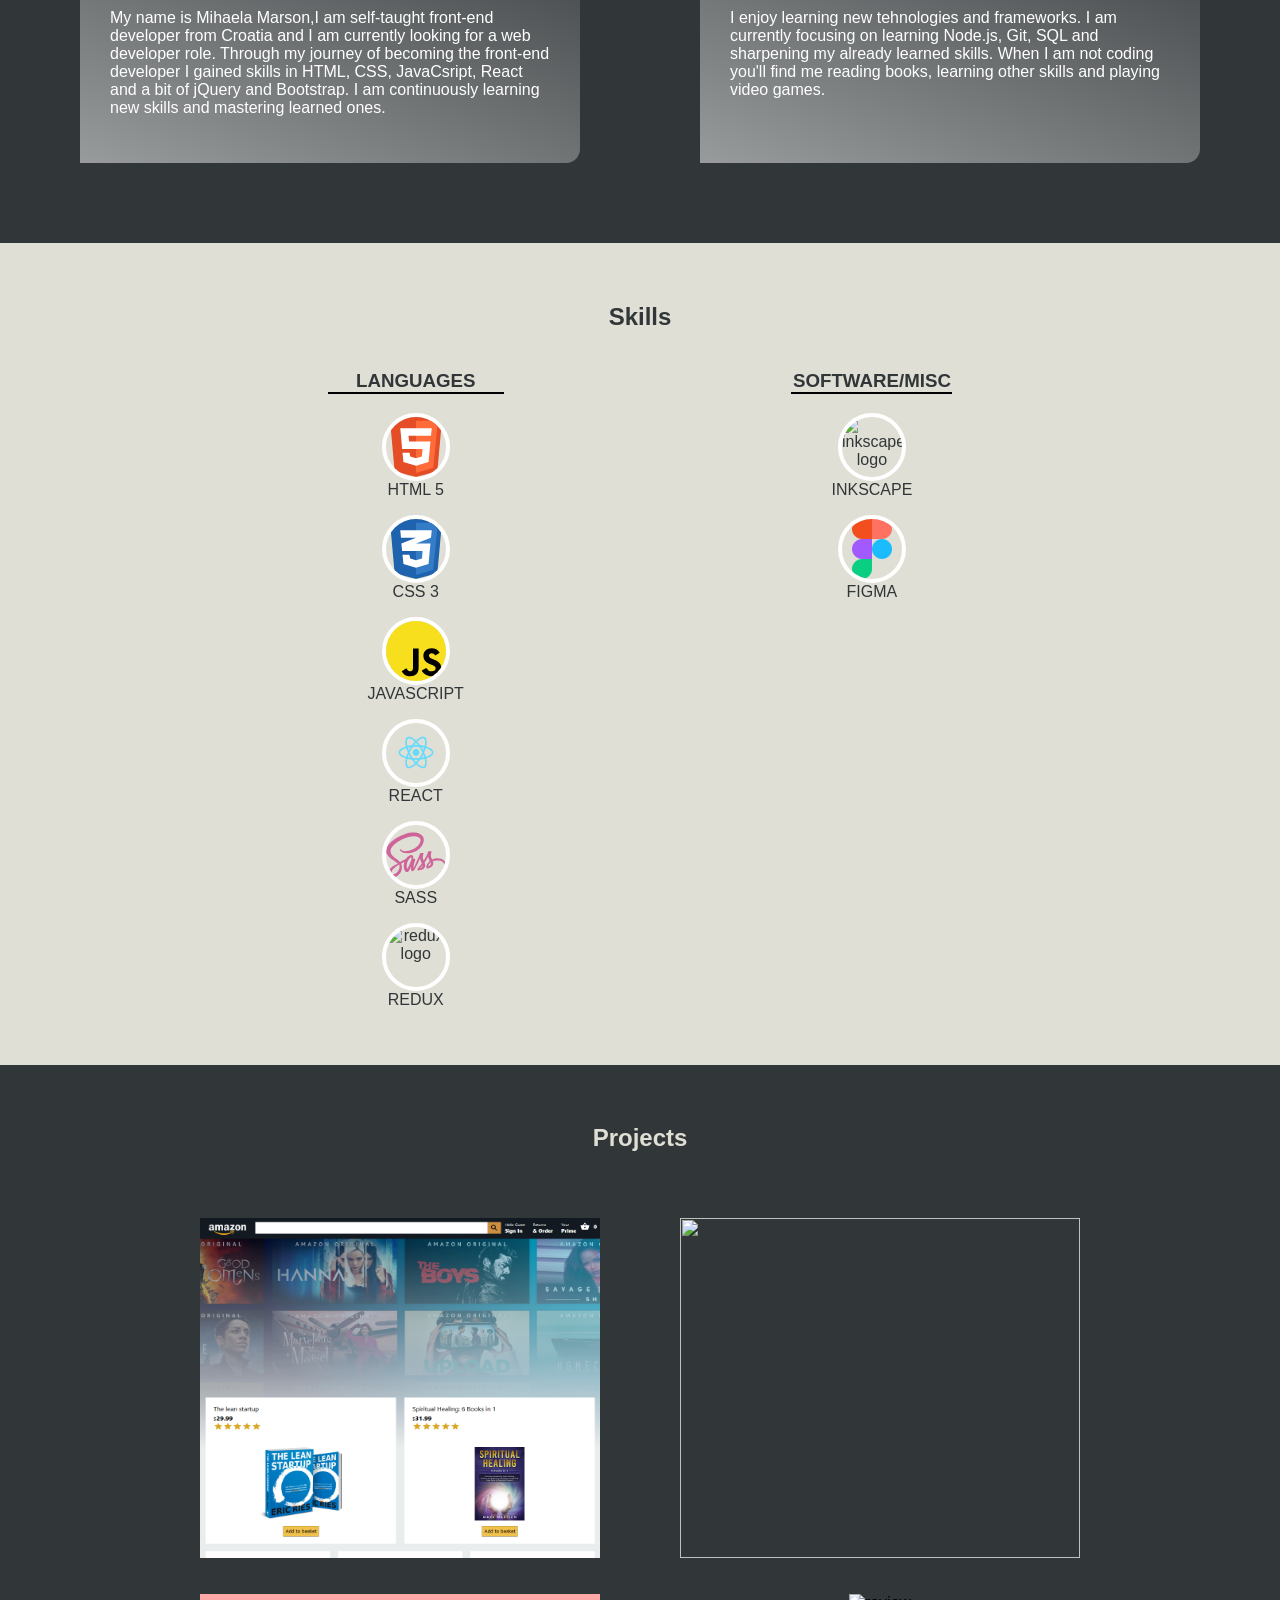
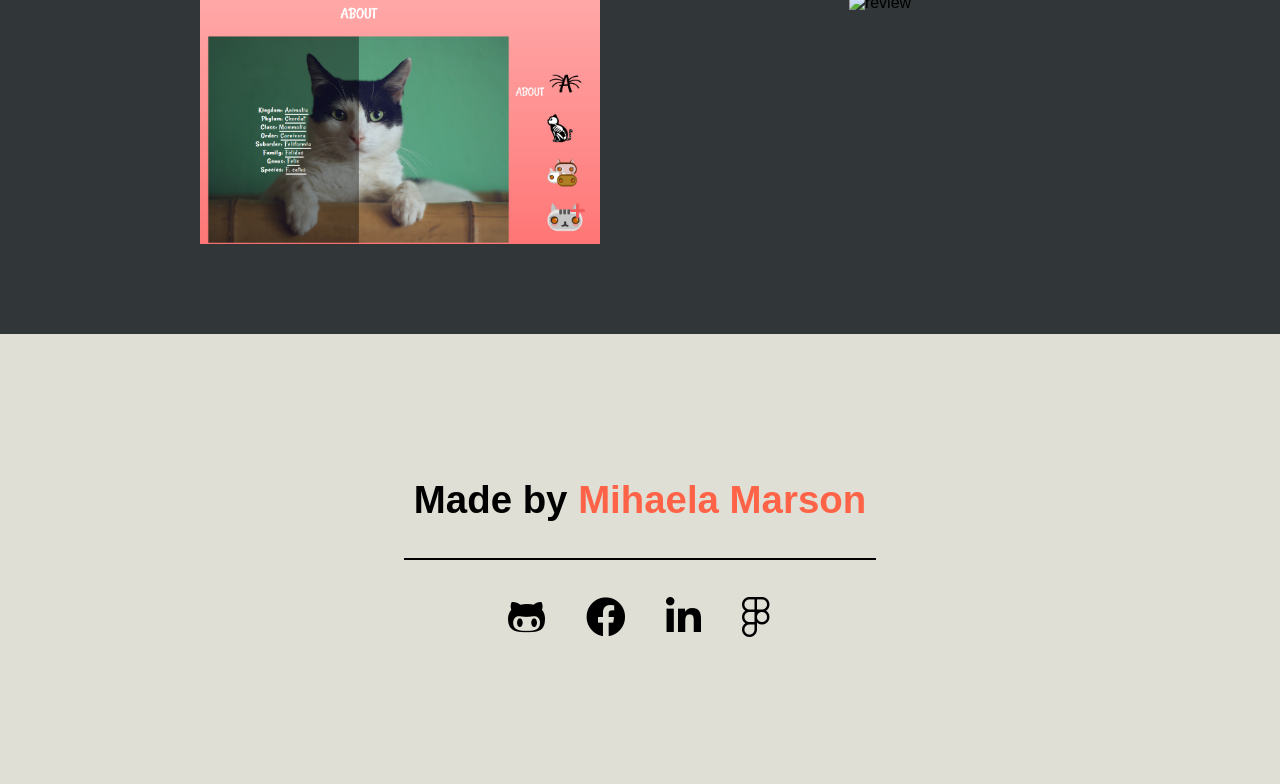
==== commit a65bc3e8: "Update index.html" ====
--- a/portfolio/index.html
+++ b/portfolio/index.html
@@ -142,10 +142,9 @@
                 </div>
                 <div class="work-img">
                     <figure>
-                        <img id="work-img-1" src="./img/site.png" alt="">
+                        <img id="work-img-1" src="./img/survey.png" alt="">
                         <div class="work-link">
-                            <a href="https://github.com/MicheleMarson/responsive-website"><i class="fab fa-github-alt"></i></a>
-                            <a href="https://responsive-website-two.vercel.app/"><p>REVIEW</p></a>
+                            <a href="https://github.com/MicheleMarson/survey-app"><i class="fab fa-github-alt"></i></a>
                         </div>
                     </figure>
                 </div>
@@ -160,10 +159,9 @@
                 </div>
                 <div class="work-img">
                     <figure>
-                        <img id="work-img-2" src="./img/rewiev.png" alt="review">
+                        <img id="work-img-2" src="./img/sportfeed.png" alt="review">
                         <div class="work-link">
-                            <a href="https://github.com/MicheleMarson/Review-excercise"><i class="fab fa-github-alt"></i></a>
-                            <a href="https://review-excercise.vercel.app/"><p>REVIEW</p></a>
+                            <a href="https://github.com/MicheleMarson/sport-app"><i class="fab fa-github-alt"></i></a>
                         </div>
                     </figure>
                 </div>
